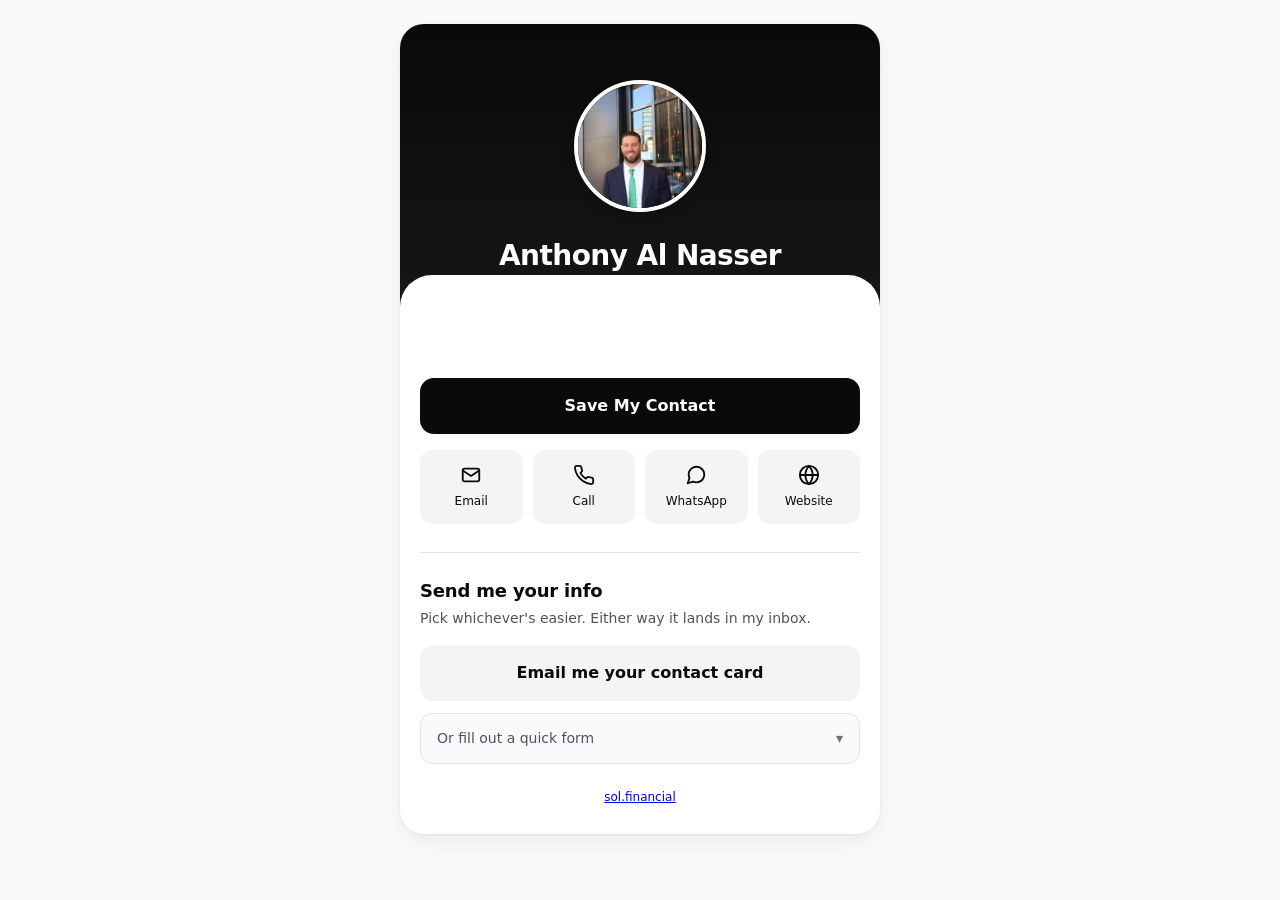
==== anthony/index.html @ 7a1ef486 "Initial team cards site" ====
<!doctype html>
<html lang="en">
<head>
<meta charset="utf-8">
<meta name="viewport" content="width=device-width, initial-scale=1, viewport-fit=cover">
<meta name="theme-color" content="#0a0a0a">
<title>Anthony Al Nasser · Sol Financial</title>
<meta property="og:title" content="Anthony Al Nasser — Founder & CEO at Sol Financial">
<meta property="og:type" content="profile">
<link rel="stylesheet" href="../style.css">
</head>
<body>
<main class="card">
  <header class="hero">
    <img class="photo" src="photo.jpg" alt="Anthony Al Nasser">
    <h1>Anthony Al Nasser</h1>
    <p class="title">Founder & CEO</p>
    <p class="org">Sol Financial</p>
  </header>

  <div class="body">
    <a class="btn primary" href="contact.vcf" download="anthony.vcf">
      Save My Contact
    </a>

    <div class="quick-actions">
      <a class="action" href="mailto:anthony@sol.financial" aria-label="Email">
        <svg viewBox="0 0 24 24"><rect x="3" y="5" width="18" height="14" rx="2"/><path d="m3 7 9 6 9-6"/></svg>
        <span>Email</span>
      </a>
      <a class="action" href="tel:+14088334093" aria-label="Call">
        <svg viewBox="0 0 24 24"><path d="M22 16.92v3a2 2 0 0 1-2.18 2 19.79 19.79 0 0 1-8.63-3.07 19.5 19.5 0 0 1-6-6 19.79 19.79 0 0 1-3.07-8.67A2 2 0 0 1 4.11 2h3a2 2 0 0 1 2 1.72c.13.96.37 1.9.72 2.81a2 2 0 0 1-.45 2.11L8.09 9.91a16 16 0 0 0 6 6l1.27-1.27a2 2 0 0 1 2.11-.45c.91.35 1.85.59 2.81.72a2 2 0 0 1 1.72 2z"/></svg>
        <span>Call</span>
      </a>
      <a class="action" href="https://wa.me/14088334093" aria-label="WhatsApp">
        <svg viewBox="0 0 24 24"><path d="M21 11.5a8.38 8.38 0 0 1-.9 3.8 8.5 8.5 0 0 1-7.6 4.7 8.38 8.38 0 0 1-3.8-.9L3 21l1.9-5.7a8.38 8.38 0 0 1-.9-3.8 8.5 8.5 0 0 1 4.7-7.6 8.38 8.38 0 0 1 3.8-.9h.5a8.48 8.48 0 0 1 8 8z"/></svg>
        <span>WhatsApp</span>
      </a>
      <a class="action" href="https://sol.financial" aria-label="Website">
        <svg viewBox="0 0 24 24"><circle cx="12" cy="12" r="10"/><path d="M2 12h20M12 2a15.3 15.3 0 0 1 4 10 15.3 15.3 0 0 1-4 10 15.3 15.3 0 0 1-4-10 15.3 15.3 0 0 1 4-10z"/></svg>
        <span>Website</span>
      </a>
    </div>

    <div class="divider"></div>

    <section class="exchange">
      <h2>Send me your info</h2>
      <p class="lede">Pick whichever's easier. Either way it lands in my inbox.</p>

      <div class="btn-group">
        <a class="btn secondary" href="mailto:anthony@sol.financial?subject=My%20contact%20for%20Anthony%20Al%20Nasser&body=Hi%21%20Sharing%20my%20contact%20with%20you.%0A%0AOn%20iOS%3A%20tap%20the%20%2B%20at%20the%20top%20right%20of%20this%20email%2C%20choose%20your%20name%20in%20Contacts%2C%20then%20send.%0A%0AOn%20Android%3A%20open%20Contacts%2C%20share%20your%20card%2C%20then%20attach%20to%20this%20email.">
          Email me your contact card
        </a>
      </div>

      <details class="form-toggle">
        <summary>Or fill out a quick form</summary>
        <form id="contact-form">
          <input name="name" placeholder="Your name" required autocomplete="name">
          <input name="email" type="email" placeholder="Your email" required autocomplete="email">
          <input name="phone" type="tel" placeholder="Phone (optional)" autocomplete="tel">
          <input name="company" placeholder="Company (optional)" autocomplete="organization">
          <textarea name="note" placeholder="Note (optional)"></textarea>
          <button type="submit" class="btn primary">Send</button>
        </form>
      </details>
    </section>

    <footer class="fineprint">
      <a href="https://sol.financial">sol.financial</a>
    </footer>
  </div>
</main>

<script>
(function() {
  var form = document.getElementById('contact-form');
  if (!form) return;
  form.addEventListener('submit', function(e) {
    e.preventDefault();
    var f = new FormData(form);
    var name = (f.get('name') || '').trim();
    var subject = 'New contact: ' + name;
    var lines = [
      'Name: ' + name,
      'Email: ' + (f.get('email') || ''),
      'Phone: ' + (f.get('phone') || ''),
      'Company: ' + (f.get('company') || ''),
      '',
      f.get('note') || ''
    ];
    var url = 'mailto:anthony@sol.financial?subject=' + encodeURIComponent(subject)
      + '&body=' + encodeURIComponent(lines.join('\n'));
    window.location.href = url;
  });
})();
</script>
</body>
</html>
---- style.css ----
:root {
  color-scheme: light;
  --bg: #fafafa;
  --surface: #ffffff;
  --ink: #0a0a0a;
  --muted: #52525b;
  --subtle: #71717a;
  --line: #e4e4e7;
  --accent: #0a0a0a;
  --accent-ink: #ffffff;
  --radius: 16px;
  --shadow: 0 1px 3px rgba(0,0,0,.06), 0 8px 24px rgba(0,0,0,.06);
}

* { box-sizing: border-box; }

html, body {
  margin: 0;
  padding: 0;
  background: var(--bg);
  color: var(--ink);
  font-family: -apple-system, BlinkMacSystemFont, "SF Pro Text", "Segoe UI", system-ui, sans-serif;
  -webkit-font-smoothing: antialiased;
  -moz-osx-font-smoothing: grayscale;
  font-size: 16px;
  line-height: 1.5;
}

body {
  min-height: 100vh;
  padding: 24px 16px 48px;
  padding: max(24px, env(safe-area-inset-top)) max(16px, env(safe-area-inset-right)) max(48px, env(safe-area-inset-bottom)) max(16px, env(safe-area-inset-left));
}

.card {
  max-width: 480px;
  margin: 0 auto;
  background: var(--surface);
  border-radius: 24px;
  box-shadow: var(--shadow);
  overflow: hidden;
}

.hero {
  position: relative;
  padding: 56px 24px 24px;
  text-align: center;
  background: linear-gradient(180deg, #0a0a0a 0%, #18181b 100%);
  color: #fff;
}
.hero::after {
  content: "";
  position: absolute;
  inset: auto 0 -1px 0;
  height: 80px;
  background: var(--surface);
  border-radius: 32px 32px 0 0;
}
.photo {
  width: 132px;
  height: 132px;
  border-radius: 50%;
  object-fit: cover;
  border: 4px solid #fff;
  position: relative;
  z-index: 1;
  box-shadow: 0 4px 12px rgba(0,0,0,.2);
}
.hero h1 {
  font-size: 28px;
  font-weight: 700;
  margin: 16px 0 4px;
  letter-spacing: -0.02em;
  position: relative;
  z-index: 1;
  color: #fff;
}
.hero .title {
  margin: 0;
  font-size: 15px;
  color: rgba(255,255,255,.75);
  position: relative;
  z-index: 1;
}
.hero .org {
  margin: 4px 0 0;
  font-size: 15px;
  font-weight: 600;
  color: #fff;
  position: relative;
  z-index: 1;
}

.body {
  padding: 24px 20px 28px;
}

.btn {
  display: flex;
  align-items: center;
  justify-content: center;
  gap: 10px;
  width: 100%;
  padding: 16px 20px;
  border-radius: 14px;
  font-size: 16px;
  font-weight: 600;
  text-decoration: none;
  border: none;
  cursor: pointer;
  transition: transform .1s ease, box-shadow .15s ease, background .15s ease;
}
.btn:active { transform: scale(.98); }
.btn.primary {
  background: var(--accent);
  color: var(--accent-ink);
}
.btn.primary:hover { background: #18181b; }
.btn.secondary {
  background: #f4f4f5;
  color: var(--ink);
}
.btn.secondary:hover { background: #e4e4e7; }

.quick-actions {
  display: grid;
  grid-template-columns: repeat(4, 1fr);
  gap: 10px;
  margin-top: 16px;
}
.action {
  display: flex;
  flex-direction: column;
  align-items: center;
  justify-content: center;
  gap: 6px;
  padding: 14px 4px;
  background: #f4f4f5;
  border-radius: 12px;
  text-decoration: none;
  color: var(--ink);
  font-size: 12px;
  font-weight: 500;
  transition: background .15s ease;
}
.action:hover { background: #e4e4e7; }
.action svg {
  width: 22px;
  height: 22px;
  stroke: var(--ink);
  stroke-width: 2;
  fill: none;
  stroke-linecap: round;
  stroke-linejoin: round;
}

.divider {
  height: 1px;
  background: var(--line);
  margin: 28px 0 24px;
}

.exchange h2 {
  font-size: 18px;
  font-weight: 700;
  margin: 0 0 4px;
  letter-spacing: -0.01em;
}
.exchange p.lede {
  margin: 0 0 16px;
  color: var(--muted);
  font-size: 14px;
}

.btn-group { display: flex; flex-direction: column; gap: 10px; }

details.form-toggle {
  margin-top: 12px;
  border-radius: 12px;
  background: #f9fafb;
  border: 1px solid var(--line);
  overflow: hidden;
}
details summary {
  cursor: pointer;
  padding: 14px 16px;
  font-size: 14px;
  font-weight: 500;
  color: var(--muted);
  list-style: none;
  user-select: none;
}
details summary::-webkit-details-marker { display: none; }
details summary::after {
  content: "▾";
  float: right;
  transition: transform .2s ease;
  color: var(--subtle);
}
details[open] summary::after { transform: rotate(180deg); }

.form-toggle form {
  padding: 0 16px 16px;
  display: flex;
  flex-direction: column;
  gap: 10px;
}
.form-toggle input,
.form-toggle textarea {
  width: 100%;
  padding: 12px 14px;
  font-size: 16px;
  border: 1px solid var(--line);
  border-radius: 10px;
  background: #fff;
  font-family: inherit;
  -webkit-appearance: none;
  appearance: none;
}
.form-toggle input:focus,
.form-toggle textarea:focus {
  outline: 2px solid var(--ink);
  outline-offset: -2px;
  border-color: transparent;
}
.form-toggle textarea {
  resize: vertical;
  min-height: 72px;
}
.form-toggle button {
  margin-top: 4px;
}

footer.fineprint {
  text-align: center;
  margin-top: 24px;
  font-size: 12px;
  color: var(--subtle);
}

/* Team directory */
.directory {
  max-width: 720px;
  margin: 0 auto;
}
.directory h1 {
  font-size: 28px;
  font-weight: 700;
  text-align: center;
  margin: 0 0 24px;
  letter-spacing: -0.02em;
}
.dir-grid {
  display: grid;
  grid-template-columns: repeat(auto-fit, minmax(180px, 1fr));
  gap: 12px;
}
.dir-link {
  display: flex;
  align-items: center;
  gap: 12px;
  padding: 12px;
  background: var(--surface);
  border-radius: 14px;
  text-decoration: none;
  color: var(--ink);
  box-shadow: var(--shadow);
  transition: transform .1s ease;
}
.dir-link:active { transform: scale(.98); }
.dir-link img {
  width: 48px;
  height: 48px;
  border-radius: 50%;
  object-fit: cover;
}
.dir-link .meta strong { display: block; font-weight: 600; font-size: 15px; }
.dir-link .meta span { display: block; font-size: 13px; color: var(--muted); }
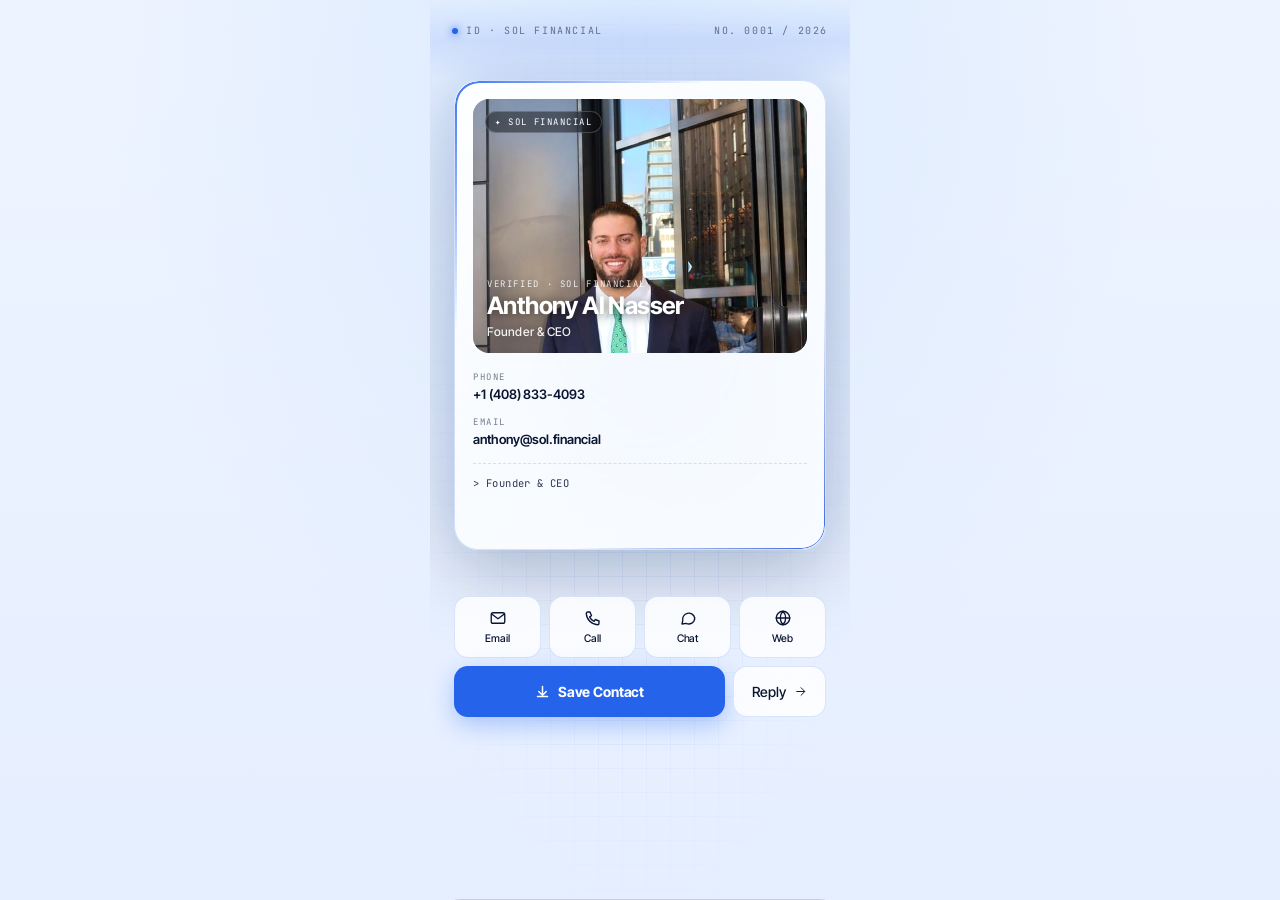
==== commit f34af084: "Implement Sky Blue HoloID design" ====
--- a/anthony/index.html
+++ b/anthony/index.html
@@ -3,96 +3,177 @@
 <head>
 <meta charset="utf-8">
 <meta name="viewport" content="width=device-width, initial-scale=1, viewport-fit=cover">
-<meta name="theme-color" content="#0a0a0a">
-<title>Anthony Al Nasser · Sol Financial</title>
+<meta name="theme-color" content="#e6efff">
+<title>Anthony Al Nasser — Sol Financial</title>
 <meta property="og:title" content="Anthony Al Nasser — Founder & CEO at Sol Financial">
 <meta property="og:type" content="profile">
+<link rel="preconnect" href="https://fonts.googleapis.com">
+<link rel="preconnect" href="https://fonts.gstatic.com" crossorigin>
+<link href="https://fonts.googleapis.com/css2?family=Inter+Tight:wght@300;400;500;600;700;800;900&family=JetBrains+Mono:wght@400;500;600&display=swap" rel="stylesheet">
 <link rel="stylesheet" href="../style.css">
 </head>
-<body>
-<main class="card">
-  <header class="hero">
-    <img class="photo" src="photo.jpg" alt="Anthony Al Nasser">
-    <h1>Anthony Al Nasser</h1>
-    <p class="title">Founder & CEO</p>
-    <p class="org">Sol Financial</p>
-  </header>
+<body class="holo">
+<main class="stage" data-name="Anthony Al Nasser" data-email="anthony@sol.financial" data-first="Anthony">
 
-  <div class="body">
-    <a class="btn primary" href="contact.vcf" download="anthony.vcf">
-      Save My Contact
+  <div class="bg-grid"></div>
+  <div class="bg-glow"></div>
+  <div class="scan-line"></div>
+
+  <div class="top-label">
+    <span class="top-left"><span class="dot"></span>ID · Sol Financial</span>
+    <span>NO. 0001 / 2026</span>
+  </div>
+
+  <div class="holo-card">
+    <div class="holo-edge"></div>
+    <div class="photo-window">
+      <img class="hero-photo" src="photo.jpg" alt="Anthony Al Nasser">
+      <div class="photo-overlay"></div>
+      <div class="photo-badge">✦ Sol Financial</div>
+      <div class="photo-bottom">
+        <div class="kicker">Verified · Sol Financial</div>
+        <div class="big-name">Anthony Al Nasser</div>
+        <div class="role">Founder & CEO</div>
+      </div>
+    </div>
+
+    <div class="data-block">
+      <div class="grid">
+        <div class="cell" style="grid-column: span 2">
+          <div class="cell-label">Phone</div>
+          <div class="cell-value">+1 (408) 833-4093</div>
+        </div>
+        <div class="cell" style="grid-column: span 2">
+          <div class="cell-label">Email</div>
+          <div class="cell-value">anthony@sol.financial</div>
+        </div>
+      </div>
+      <div class="tagline">&gt; Founder & CEO</div>
+    </div>
+  </div>
+
+  <div class="dock">
+    <button class="dock-btn" data-action="mail" type="button">
+      <svg viewBox="0 0 24 24"><rect x="3" y="5" width="18" height="14" rx="2.5"/><path d="m4 7 8 6 8-6"/></svg>
+      Email
+    </button>
+    <button class="dock-btn" data-action="call" type="button">
+      <svg viewBox="0 0 24 24"><path d="M5 4h3l2 5-2.5 1.5a11 11 0 0 0 6 6L15 14l5 2v3a2 2 0 0 1-2 2A16 16 0 0 1 3 6a2 2 0 0 1 2-2z"/></svg>
+      Call
+    </button>
+    <button class="dock-btn" data-action="whatsapp" type="button">
+      <svg viewBox="0 0 24 24"><path d="M21 12a8 8 0 0 1-11.6 7.1L4 20l1-4.5A8 8 0 1 1 21 12z"/></svg>
+      Chat
+    </button>
+    <button class="dock-btn" data-action="website" type="button">
+      <svg viewBox="0 0 24 24"><circle cx="12" cy="12" r="9"/><path d="M3 12h18M12 3a13 13 0 0 1 0 18M12 3a13 13 0 0 0 0 18"/></svg>
+      Web
+    </button>
+  </div>
+
+  <div class="cta-row">
+    <button class="save-btn" data-action="save" type="button">
+      <svg viewBox="0 0 24 24"><path d="M12 4v12"/><path d="m6 12 6 6 6-6"/><path d="M4 20h16"/></svg>
+      Save Contact
+    </button>
+    <button class="reply-btn" data-action="reply" type="button">
+      Reply
+      <svg viewBox="0 0 24 24"><path d="M5 12h14"/><path d="m13 5 7 7-7 7"/></svg>
+    </button>
+  </div>
+
+  <div class="sheet-backdrop" id="sheet-backdrop"></div>
+  <div class="sheet" id="sheet">
+    <div class="sheet-handle"></div>
+    <div class="sheet-kicker">↳ YOUR TURN</div>
+    <h2 class="sheet-title">Send me <span class="accent">your</span> info</h2>
+
+    <a class="sheet-mail-btn" href="mailto:anthony@sol.financial?subject=My%20contact%20for%20Anthony%20Al%20Nasser&body=Hi%20Anthony%2C%0A%0AI%20met%20you%20and%20wanted%20to%20share%20my%20contact%20info.%20I%27ve%20attached%20my%20contact%20card%20to%20this%20email%20%28tap%20the%20%2B%20button%20in%20Mail%20to%20attach%20yours%29.%0A%0ALooking%20forward%20to%20staying%20in%20touch.%0A%0A%E2%80%94%20">
+      <span><svg viewBox="0 0 24 24"><rect x="3" y="5" width="18" height="14" rx="2.5"/><path d="m4 7 8 6 8-6"/></svg> Email me your card</span>
+      <svg viewBox="0 0 24 24" class="arrow"><path d="M5 12h14"/><path d="m13 5 7 7-7 7"/></svg>
     </a>
 
-    <div class="quick-actions">
-      <a class="action" href="mailto:anthony@sol.financial" aria-label="Email">
-        <svg viewBox="0 0 24 24"><rect x="3" y="5" width="18" height="14" rx="2"/><path d="m3 7 9 6 9-6"/></svg>
-        <span>Email</span>
-      </a>
-      <a class="action" href="tel:+14088334093" aria-label="Call">
-        <svg viewBox="0 0 24 24"><path d="M22 16.92v3a2 2 0 0 1-2.18 2 19.79 19.79 0 0 1-8.63-3.07 19.5 19.5 0 0 1-6-6 19.79 19.79 0 0 1-3.07-8.67A2 2 0 0 1 4.11 2h3a2 2 0 0 1 2 1.72c.13.96.37 1.9.72 2.81a2 2 0 0 1-.45 2.11L8.09 9.91a16 16 0 0 0 6 6l1.27-1.27a2 2 0 0 1 2.11-.45c.91.35 1.85.59 2.81.72a2 2 0 0 1 1.72 2z"/></svg>
-        <span>Call</span>
-      </a>
-      <a class="action" href="https://wa.me/14088334093" aria-label="WhatsApp">
-        <svg viewBox="0 0 24 24"><path d="M21 11.5a8.38 8.38 0 0 1-.9 3.8 8.5 8.5 0 0 1-7.6 4.7 8.38 8.38 0 0 1-3.8-.9L3 21l1.9-5.7a8.38 8.38 0 0 1-.9-3.8 8.5 8.5 0 0 1 4.7-7.6 8.38 8.38 0 0 1 3.8-.9h.5a8.48 8.48 0 0 1 8 8z"/></svg>
-        <span>WhatsApp</span>
-      </a>
-      <a class="action" href="https://sol.financial" aria-label="Website">
-        <svg viewBox="0 0 24 24"><circle cx="12" cy="12" r="10"/><path d="M2 12h20M12 2a15.3 15.3 0 0 1 4 10 15.3 15.3 0 0 1-4 10 15.3 15.3 0 0 1-4-10 15.3 15.3 0 0 1 4-10z"/></svg>
-        <span>Website</span>
-      </a>
-    </div>
+    <div class="or">OR</div>
 
-    <div class="divider"></div>
+    <p class="autofill-hint">Tap a field, then tap <strong>AutoFill</strong> on your keyboard.</p>
 
-    <section class="exchange">
-      <h2>Send me your info</h2>
-      <p class="lede">Pick whichever's easier. Either way it lands in my inbox.</p>
-
-      <div class="btn-group">
-        <a class="btn secondary" href="mailto:anthony@sol.financial?subject=My%20contact%20for%20Anthony%20Al%20Nasser&body=Hi%21%20Sharing%20my%20contact%20with%20you.%0A%0AOn%20iOS%3A%20tap%20the%20%2B%20at%20the%20top%20right%20of%20this%20email%2C%20choose%20your%20name%20in%20Contacts%2C%20then%20send.%0A%0AOn%20Android%3A%20open%20Contacts%2C%20share%20your%20card%2C%20then%20attach%20to%20this%20email.">
-          Email me your contact card
-        </a>
+    <form id="contact-form" autocomplete="on">
+      <div class="row">
+        <input name="given-name" placeholder="First name" required autocomplete="given-name">
+        <input name="family-name" placeholder="Last name" required autocomplete="family-name">
       </div>
-
-      <details class="form-toggle">
-        <summary>Or fill out a quick form</summary>
-        <form id="contact-form">
-          <input name="name" placeholder="Your name" required autocomplete="name">
-          <input name="email" type="email" placeholder="Your email" required autocomplete="email">
-          <input name="phone" type="tel" placeholder="Phone (optional)" autocomplete="tel">
-          <input name="company" placeholder="Company (optional)" autocomplete="organization">
-          <textarea name="note" placeholder="Note (optional)"></textarea>
-          <button type="submit" class="btn primary">Send</button>
-        </form>
-      </details>
-    </section>
-
-    <footer class="fineprint">
-      <a href="https://sol.financial">sol.financial</a>
-    </footer>
+      <input name="email" type="email" placeholder="Your email" required autocomplete="email" inputmode="email">
+      <input name="phone" type="tel" placeholder="Phone (optional)" autocomplete="tel" inputmode="tel">
+      <input name="company" placeholder="Company (optional)" autocomplete="organization">
+      <textarea name="note" placeholder="Note (optional)" rows="2"></textarea>
+      <button type="submit" class="send-btn">
+        Send to Anthony
+        <svg viewBox="0 0 24 24"><path d="M5 12h14"/><path d="m13 5 7 7-7 7"/></svg>
+      </button>
+    </form>
   </div>
 </main>
 
 <script>
 (function() {
+  var stage = document.currentScript.previousElementSibling.querySelector ? document.currentScript.previousElementSibling : document.querySelector('.stage');
+  var EMAIL = 'anthony@sol.financial';
+  var FIRST = 'Anthony';
+
+  function downloadVCard() {
+    var lines = [
+      'BEGIN:VCARD','VERSION:3.0',
+      'N:Al Nasser;Anthony;;;',
+      'FN:Anthony Al Nasser',
+      'ORG:Sol Financial',
+      'TITLE:Founder & CEO',
+      'TEL;TYPE=CELL:+14088334093',
+      'EMAIL;TYPE=INTERNET:anthony@sol.financial',
+      'URL:https://sol.financial',
+      'END:VCARD'
+    ];
+    var blob = new Blob([lines.join('\r\n')], {type:'text/vcard'});
+    var url = URL.createObjectURL(blob);
+    var a = document.createElement('a');
+    a.href = url; a.download = 'anthony.vcf';
+    document.body.appendChild(a); a.click(); a.remove();
+    setTimeout(function(){URL.revokeObjectURL(url);}, 1000);
+  }
+
+  document.querySelectorAll('[data-action]').forEach(function(btn) {
+    btn.addEventListener('click', function() {
+      var k = btn.getAttribute('data-action');
+      if (k === 'save') downloadVCard();
+      else if (k === 'mail') location.href = 'mailto:' + EMAIL;
+      else if (k === 'call') location.href = 'tel:+14088334093';
+      else if (k === 'whatsapp') location.href = 'https://wa.me/14088334093';
+      else if (k === 'website') window.open('https://sol.financial', '_blank');
+      else if (k === 'reply') openSheet();
+    });
+  });
+
+  var sheet = document.getElementById('sheet');
+  var backdrop = document.getElementById('sheet-backdrop');
+  function openSheet() { sheet.classList.add('open'); backdrop.classList.add('open'); }
+  function closeSheet() { sheet.classList.remove('open'); backdrop.classList.remove('open'); }
+  backdrop.addEventListener('click', closeSheet);
+  document.querySelector('.sheet-handle').addEventListener('click', closeSheet);
+
   var form = document.getElementById('contact-form');
-  if (!form) return;
   form.addEventListener('submit', function(e) {
     e.preventDefault();
     var f = new FormData(form);
-    var name = (f.get('name') || '').trim();
-    var subject = 'New contact: ' + name;
-    var lines = [
+    var name = ((f.get('given-name')||'') + ' ' + (f.get('family-name')||'')).trim();
+    var subj = 'Intro from ' + (name || 'someone');
+    var body = [
       'Name: ' + name,
-      'Email: ' + (f.get('email') || ''),
-      'Phone: ' + (f.get('phone') || ''),
-      'Company: ' + (f.get('company') || ''),
+      'Email: ' + (f.get('email')||''),
+      'Phone: ' + (f.get('phone')||''),
+      'Company: ' + (f.get('company')||''),
       '',
-      f.get('note') || ''
-    ];
-    var url = 'mailto:anthony@sol.financial?subject=' + encodeURIComponent(subject)
-      + '&body=' + encodeURIComponent(lines.join('\n'));
-    window.location.href = url;
+      f.get('note')||''
+    ].join('\n');
+    location.href = 'mailto:' + EMAIL + '?subject=' + encodeURIComponent(subj) + '&body=' + encodeURIComponent(body);
   });
 })();
 </script>
--- a/style.css
+++ b/style.css
@@ -1,254 +1,377 @@
-:root {
-  color-scheme: light;
-  --bg: #fafafa;
-  --surface: #ffffff;
-  --ink: #0a0a0a;
-  --muted: #52525b;
-  --subtle: #71717a;
-  --line: #e4e4e7;
-  --accent: #0a0a0a;
-  --accent-ink: #ffffff;
-  --radius: 16px;
-  --shadow: 0 1px 3px rgba(0,0,0,.06), 0 8px 24px rgba(0,0,0,.06);
-}
+/* HoloID — Sky Blue. Static port of Claude Design "Mobile Business Card - Sky Blue". */
 
 * { box-sizing: border-box; }
-
-html, body {
-  margin: 0;
+html, body { margin: 0; padding: 0; }
+button, input, textarea { font: inherit; }
+
+body.holo {
+  min-height: 100vh;
+  background:
+    radial-gradient(ellipse at 50% 0%, #dbeafe, transparent 60%),
+    linear-gradient(180deg, #eef4ff, #e6efff);
+  font-family: 'Inter Tight', -apple-system, BlinkMacSystemFont, system-ui, sans-serif;
+  color: #0a1532;
+  -webkit-font-smoothing: antialiased;
+  display: flex; align-items: stretch; justify-content: center;
+}
+
+.stage {
+  position: relative;
+  width: 100%;
+  max-width: 420px;
+  min-height: 100vh;
+  min-height: 100dvh;
+  overflow: hidden;
   padding: 0;
-  background: var(--bg);
-  color: var(--ink);
-  font-family: -apple-system, BlinkMacSystemFont, "SF Pro Text", "Segoe UI", system-ui, sans-serif;
-  -webkit-font-smoothing: antialiased;
-  -moz-osx-font-smoothing: grayscale;
-  font-size: 16px;
-  line-height: 1.5;
-}
-
-body {
-  min-height: 100vh;
-  padding: 24px 16px 48px;
-  padding: max(24px, env(safe-area-inset-top)) max(16px, env(safe-area-inset-right)) max(48px, env(safe-area-inset-bottom)) max(16px, env(safe-area-inset-left));
-}
-
-.card {
-  max-width: 480px;
-  margin: 0 auto;
-  background: var(--surface);
+}
+
+/* Layered background ----------------------------------------------------- */
+.bg-grid {
+  position: absolute; inset: 0;
+  background-image:
+    linear-gradient(rgba(37,99,235,0.06) 1px, transparent 1px),
+    linear-gradient(90deg, rgba(37,99,235,0.06) 1px, transparent 1px);
+  background-size: 24px 24px;
+  -webkit-mask-image: radial-gradient(ellipse at 50% 50%, black 30%, transparent 80%);
+  mask-image: radial-gradient(ellipse at 50% 50%, black 30%, transparent 80%);
+  pointer-events: none;
+}
+.bg-glow {
+  position: absolute; top: 18%; left: 50%;
+  transform: translateX(-50%);
+  width: 320px; height: 380px; border-radius: 50%;
+  background: radial-gradient(circle, rgba(37,99,235,0.25), transparent 60%);
+  filter: blur(70px);
+  animation: holo-bob 5s ease-in-out infinite;
+  pointer-events: none;
+}
+.scan-line {
+  position: absolute; left: 0; right: 0; height: 80px;
+  background: linear-gradient(180deg, transparent, rgba(37,99,235,0.18), transparent);
+  animation: scan-line 6s linear infinite;
+  pointer-events: none;
+  opacity: 0.6;
+}
+
+@keyframes holo-bob {
+  0%, 100% { transform: translateX(-50%) translateY(0); }
+  50% { transform: translateX(-50%) translateY(-6px); }
+}
+@keyframes scan-line {
+  0% { transform: translateY(-100%); }
+  100% { transform: translateY(120vh); }
+}
+@keyframes pulse-dot {
+  0%, 100% { opacity: 1; }
+  50% { opacity: 0.45; }
+}
+@keyframes glow-pulse {
+  0%, 100% { box-shadow: 0 8px 24px rgba(37,99,235,0.32), 0 0 0 0 rgba(37,99,235,0); }
+  50%      { box-shadow: 0 8px 24px rgba(37,99,235,0.45), 0 0 0 8px rgba(37,99,235,0); }
+}
+@keyframes fade-up {
+  from { opacity: 0; transform: translateY(14px); }
+  to   { opacity: 1; transform: translateY(0); }
+}
+
+.top-label, .holo-card, .dock, .cta-row {
+  animation: fade-up 0.7s cubic-bezier(.2,.7,.3,1) backwards;
+}
+.top-label { animation-delay: 0.05s; }
+.holo-card { animation-delay: 0.15s; }
+.dock      { animation-delay: 0.30s; }
+.cta-row   { animation-delay: 0.40s; }
+
+/* Top status label ------------------------------------------------------- */
+.top-label {
+  position: absolute; top: 24px; left: 22px; right: 22px; z-index: 10;
+  display: flex; justify-content: space-between; align-items: center;
+  font-family: 'JetBrains Mono', ui-monospace, monospace;
+  font-size: 10px; letter-spacing: 0.16em; text-transform: uppercase;
+  color: rgba(10,21,50,0.55);
+}
+.top-label .top-left { display: flex; align-items: center; gap: 8px; }
+.top-label .dot {
+  width: 6px; height: 6px; border-radius: 50%;
+  background: #2563eb; box-shadow: 0 0 8px #2563eb;
+  animation: pulse-dot 1.5s ease-in-out infinite;
+}
+
+/* Holographic ID card ---------------------------------------------------- */
+.holo-card {
+  position: relative;
+  margin: 60px 24px 0;
+  height: 470px;
   border-radius: 24px;
-  box-shadow: var(--shadow);
+  background: linear-gradient(145deg, rgba(255,255,255,0.92), rgba(255,255,255,0.72));
+  border: 1px solid rgba(37,99,235,0.18);
+  backdrop-filter: blur(20px) saturate(1.4);
+  -webkit-backdrop-filter: blur(20px) saturate(1.4);
+  box-shadow:
+    0 30px 80px rgba(24,20,16,0.18),
+    0 0 60px rgba(37,99,235,0.16),
+    inset 0 1px 0 rgba(255,255,255,0.6);
   overflow: hidden;
-}
-
-.hero {
-  position: relative;
-  padding: 56px 24px 24px;
-  text-align: center;
-  background: linear-gradient(180deg, #0a0a0a 0%, #18181b 100%);
+  z-index: 5;
+}
+.holo-edge {
+  position: absolute; inset: 0; border-radius: 24px;
+  padding: 1.5px;
+  background: linear-gradient(135deg, #2563eb, transparent 30%, transparent 70%, #1d4ed8);
+  -webkit-mask: linear-gradient(#000,#000) content-box, linear-gradient(#000,#000);
+  -webkit-mask-composite: xor; mask-composite: exclude;
+  pointer-events: none; opacity: 0.9;
+}
+
+.photo-window {
+  position: absolute; top: 18px; left: 18px; right: 18px; height: 254px;
+  border-radius: 16px; overflow: hidden;
+  background: #f0ece2;
+  box-shadow: inset 0 0 0 1px rgba(37,99,235,0.18);
+}
+.hero-photo {
+  width: 100%; height: 100%; object-fit: cover; object-position: center 30%;
+  filter: saturate(1) contrast(1.05);
+  display: block;
+}
+.photo-overlay {
+  position: absolute; inset: 0;
+  background: linear-gradient(180deg, transparent 55%, rgba(255,255,255,0));
+  pointer-events: none;
+}
+.photo-badge {
+  position: absolute; top: 12px; left: 12px;
+  font-family: 'JetBrains Mono', ui-monospace, monospace;
+  font-size: 9px; letter-spacing: 0.16em; text-transform: uppercase;
+  color: #fff; padding: 4px 9px;
+  background: rgba(0,0,0,0.45);
+  backdrop-filter: blur(10px);
+  border: 1px solid rgba(255,255,255,0.2);
+  border-radius: 999px;
+}
+.photo-bottom {
+  position: absolute; bottom: 14px; left: 14px; right: 14px;
+  color: #fff; text-shadow: 0 1px 12px rgba(0,0,0,0.6);
+}
+.photo-bottom .kicker {
+  font-family: 'JetBrains Mono', ui-monospace, monospace;
+  font-size: 9px; letter-spacing: 0.18em; text-transform: uppercase;
+  opacity: 0.85; margin-bottom: 4px;
+}
+.photo-bottom .big-name {
+  font-weight: 700; font-size: 24px; line-height: 1; letter-spacing: -0.025em;
+}
+.photo-bottom .role {
+  margin-top: 6px; font-size: 12px; font-weight: 500;
+  letter-spacing: 0.01em; opacity: 0.92;
+}
+
+/* Lower data block */
+.data-block {
+  position: absolute; left: 18px; right: 18px; top: 290px;
+}
+.data-block .grid {
+  display: grid; grid-template-columns: 1fr 1fr; gap: 14px;
+}
+.cell-label {
+  font-family: 'JetBrains Mono', ui-monospace, monospace;
+  font-size: 9px; letter-spacing: 0.18em; text-transform: uppercase;
+  color: rgba(10,21,50,0.55); margin-bottom: 3px;
+}
+.cell-value {
+  font-size: 13px; font-weight: 600; letter-spacing: -0.005em;
+  word-break: break-word;
+}
+.tagline {
+  margin-top: 16px; padding: 12px 0;
+  border-top: 1px dashed rgba(10,21,50,0.14);
+  font-family: 'JetBrains Mono', ui-monospace, monospace;
+  font-size: 10.5px; letter-spacing: 0.04em;
+  opacity: 0.85; line-height: 1.4;
+}
+
+/* Action dock ------------------------------------------------------------ */
+.dock {
+  position: absolute; left: 24px; right: 24px;
+  top: 596px;
+  display: grid; grid-template-columns: repeat(4, 1fr); gap: 8px;
+  z-index: 10;
+}
+.dock-btn {
+  padding: 12px 0; border-radius: 14px;
+  background: rgba(255,255,255,0.82);
+  border: 1px solid rgba(37,99,235,0.16);
+  color: #0a1532; cursor: pointer;
+  display: flex; flex-direction: column; align-items: center; gap: 5px;
+  backdrop-filter: blur(14px); -webkit-backdrop-filter: blur(14px);
+  font-size: 10.5px; font-weight: 500; letter-spacing: -0.005em;
+  transition: transform .18s cubic-bezier(.2,.7,.3,1), filter .18s;
+}
+.dock-btn:active { transform: scale(0.96); filter: brightness(0.95); }
+.dock-btn svg {
+  width: 18px; height: 18px;
+  fill: none; stroke: currentColor; stroke-width: 1.8;
+  stroke-linecap: round; stroke-linejoin: round;
+  display: block;
+}
+
+/* Save + Reply CTA row --------------------------------------------------- */
+.cta-row {
+  position: absolute; left: 24px; right: 24px;
+  top: 666px;
+  display: flex; gap: 8px;
+  z-index: 10;
+}
+.save-btn {
+  flex: 1; padding: 16px; border-radius: 14px; border: none;
+  background: #2563eb; color: #fff; cursor: pointer;
+  font-size: 14px; font-weight: 700; letter-spacing: -0.01em;
+  display: flex; align-items: center; justify-content: center; gap: 8px;
+  box-shadow: 0 8px 24px rgba(37,99,235,0.32);
+  animation: glow-pulse 2.6s ease-in-out infinite;
+  transition: transform .18s cubic-bezier(.2,.7,.3,1);
+}
+.save-btn:active { transform: scale(0.97); }
+.save-btn svg {
+  width: 15px; height: 15px;
+  fill: none; stroke: currentColor; stroke-width: 2.4;
+  stroke-linecap: round; stroke-linejoin: round;
+}
+.reply-btn {
+  padding: 16px 18px; border-radius: 14px;
+  background: rgba(255,255,255,0.82);
+  border: 1px solid rgba(37,99,235,0.16);
+  color: #0a1532; cursor: pointer;
+  font-size: 14px; font-weight: 500;
+  display: flex; align-items: center; gap: 8px;
+  backdrop-filter: blur(14px); -webkit-backdrop-filter: blur(14px);
+  transition: transform .18s cubic-bezier(.2,.7,.3,1);
+}
+.reply-btn:active { transform: scale(0.97); }
+.reply-btn svg {
+  width: 13px; height: 13px;
+  fill: none; stroke: currentColor; stroke-width: 1.8;
+  stroke-linecap: round; stroke-linejoin: round;
+}
+
+/* Reply sheet ------------------------------------------------------------ */
+.sheet-backdrop {
+  position: absolute; inset: 0; z-index: 20;
+  background: rgba(0,0,0,0); pointer-events: none;
+  transition: background .3s, backdrop-filter .3s;
+}
+.sheet-backdrop.open {
+  background: rgba(0,0,0,0.5);
+  backdrop-filter: blur(8px); -webkit-backdrop-filter: blur(8px);
+  pointer-events: auto;
+}
+.sheet {
+  position: absolute; left: 0; right: 0; bottom: 0; z-index: 21;
+  transform: translateY(100%);
+  transition: transform .45s cubic-bezier(.2,.8,.2,1);
+  background: rgba(20,20,28,0.85);
+  backdrop-filter: blur(40px) saturate(1.5);
+  -webkit-backdrop-filter: blur(40px) saturate(1.5);
+  border-top-left-radius: 32px; border-top-right-radius: 32px;
+  padding: 14px 22px 28px;
+  border: 1px solid rgba(255,255,255,0.12);
   color: #fff;
-}
-.hero::after {
-  content: "";
-  position: absolute;
-  inset: auto 0 -1px 0;
-  height: 80px;
-  background: var(--surface);
-  border-radius: 32px 32px 0 0;
-}
-.photo {
-  width: 132px;
-  height: 132px;
-  border-radius: 50%;
-  object-fit: cover;
-  border: 4px solid #fff;
-  position: relative;
-  z-index: 1;
-  box-shadow: 0 4px 12px rgba(0,0,0,.2);
-}
-.hero h1 {
-  font-size: 28px;
-  font-weight: 700;
-  margin: 16px 0 4px;
-  letter-spacing: -0.02em;
-  position: relative;
-  z-index: 1;
-  color: #fff;
-}
-.hero .title {
-  margin: 0;
-  font-size: 15px;
-  color: rgba(255,255,255,.75);
-  position: relative;
-  z-index: 1;
-}
-.hero .org {
-  margin: 4px 0 0;
-  font-size: 15px;
-  font-weight: 600;
-  color: #fff;
-  position: relative;
-  z-index: 1;
-}
-
-.body {
-  padding: 24px 20px 28px;
-}
-
-.btn {
-  display: flex;
-  align-items: center;
-  justify-content: center;
-  gap: 10px;
-  width: 100%;
-  padding: 16px 20px;
-  border-radius: 14px;
-  font-size: 16px;
-  font-weight: 600;
-  text-decoration: none;
-  border: none;
-  cursor: pointer;
-  transition: transform .1s ease, box-shadow .15s ease, background .15s ease;
-}
-.btn:active { transform: scale(.98); }
-.btn.primary {
-  background: var(--accent);
-  color: var(--accent-ink);
-}
-.btn.primary:hover { background: #18181b; }
-.btn.secondary {
-  background: #f4f4f5;
-  color: var(--ink);
-}
-.btn.secondary:hover { background: #e4e4e7; }
-
-.quick-actions {
-  display: grid;
-  grid-template-columns: repeat(4, 1fr);
-  gap: 10px;
-  margin-top: 16px;
-}
-.action {
-  display: flex;
-  flex-direction: column;
-  align-items: center;
-  justify-content: center;
-  gap: 6px;
-  padding: 14px 4px;
-  background: #f4f4f5;
-  border-radius: 12px;
-  text-decoration: none;
-  color: var(--ink);
-  font-size: 12px;
-  font-weight: 500;
-  transition: background .15s ease;
-}
-.action:hover { background: #e4e4e7; }
-.action svg {
-  width: 22px;
-  height: 22px;
-  stroke: var(--ink);
-  stroke-width: 2;
-  fill: none;
-  stroke-linecap: round;
-  stroke-linejoin: round;
-}
-
-.divider {
-  height: 1px;
-  background: var(--line);
-  margin: 28px 0 24px;
-}
-
-.exchange h2 {
-  font-size: 18px;
-  font-weight: 700;
-  margin: 0 0 4px;
-  letter-spacing: -0.01em;
-}
-.exchange p.lede {
-  margin: 0 0 16px;
-  color: var(--muted);
-  font-size: 14px;
-}
-
-.btn-group { display: flex; flex-direction: column; gap: 10px; }
-
-details.form-toggle {
-  margin-top: 12px;
-  border-radius: 12px;
-  background: #f9fafb;
-  border: 1px solid var(--line);
-  overflow: hidden;
-}
-details summary {
-  cursor: pointer;
-  padding: 14px 16px;
-  font-size: 14px;
-  font-weight: 500;
-  color: var(--muted);
-  list-style: none;
-  user-select: none;
-}
-details summary::-webkit-details-marker { display: none; }
-details summary::after {
-  content: "▾";
-  float: right;
-  transition: transform .2s ease;
-  color: var(--subtle);
-}
-details[open] summary::after { transform: rotate(180deg); }
-
-.form-toggle form {
-  padding: 0 16px 16px;
-  display: flex;
-  flex-direction: column;
-  gap: 10px;
-}
-.form-toggle input,
-.form-toggle textarea {
-  width: 100%;
-  padding: 12px 14px;
-  font-size: 16px;
-  border: 1px solid var(--line);
+  max-height: 86vh;
+  overflow-y: auto;
+}
+.sheet.open { transform: translateY(0); }
+.sheet-handle {
+  width: 40px; height: 4px; border-radius: 999px;
+  background: rgba(255,255,255,0.3);
+  margin: 0 auto 18px; cursor: pointer;
+}
+.sheet-kicker {
+  font-size: 11px; font-weight: 600; letter-spacing: 0.18em;
+  opacity: 0.7; margin-bottom: 6px; text-transform: uppercase;
+}
+.sheet-title {
+  font-weight: 700; font-size: 28px; line-height: 1; letter-spacing: -0.025em;
+  margin: 0 0 14px;
+}
+.sheet-title .accent { color: #2563eb; }
+
+.sheet-mail-btn {
+  display: flex; align-items: center; justify-content: space-between;
+  width: 100%; padding: 14px; border-radius: 14px;
+  background: rgba(255,255,255,0.08);
+  border: 1px solid rgba(255,255,255,0.12);
+  color: #fff; text-decoration: none;
+  font-size: 14px; font-weight: 500; margin-bottom: 14px;
+  transition: background .15s ease, transform .18s cubic-bezier(.2,.7,.3,1);
+}
+.sheet-mail-btn:active { transform: scale(0.97); background: rgba(255,255,255,0.14); }
+.sheet-mail-btn span { display: flex; align-items: center; gap: 10px; }
+.sheet-mail-btn svg {
+  width: 15px; height: 15px;
+  fill: none; stroke: currentColor; stroke-width: 1.6;
+  stroke-linecap: round; stroke-linejoin: round;
+}
+.sheet-mail-btn .arrow { width: 14px; height: 14px; }
+
+.or {
+  text-align: center; font-size: 11px; opacity: 0.5; margin-bottom: 14px;
+  letter-spacing: 0.16em;
+}
+
+.autofill-hint {
+  margin: 0 0 12px; padding: 9px 12px;
+  background: rgba(37,99,235,0.16);
+  border: 1px solid rgba(37,99,235,0.28);
   border-radius: 10px;
-  background: #fff;
-  font-family: inherit;
-  -webkit-appearance: none;
-  appearance: none;
-}
-.form-toggle input:focus,
-.form-toggle textarea:focus {
-  outline: 2px solid var(--ink);
-  outline-offset: -2px;
-  border-color: transparent;
-}
-.form-toggle textarea {
-  resize: vertical;
-  min-height: 72px;
-}
-.form-toggle button {
-  margin-top: 4px;
-}
-
-footer.fineprint {
-  text-align: center;
-  margin-top: 24px;
-  font-size: 12px;
-  color: var(--subtle);
-}
-
-/* Team directory */
+  font-size: 12px; line-height: 1.4;
+  color: rgba(255,255,255,0.92);
+}
+.autofill-hint strong { color: #fff; }
+
+#contact-form { display: grid; gap: 8px; }
+#contact-form .row {
+  display: grid; grid-template-columns: 1fr 1fr; gap: 8px;
+}
+#contact-form input,
+#contact-form textarea {
+  width: 100%; padding: 13px 14px;
+  background: rgba(255,255,255,0.06);
+  border: 1px solid rgba(255,255,255,0.1);
+  border-radius: 12px; color: #fff;
+  font-size: 14px; outline: none;
+  -webkit-appearance: none; appearance: none;
+}
+#contact-form input::placeholder,
+#contact-form textarea::placeholder { color: rgba(255,255,255,0.45); }
+#contact-form input:focus,
+#contact-form textarea:focus {
+  border-color: rgba(37,99,235,0.6);
+  background: rgba(255,255,255,0.08);
+}
+#contact-form textarea { resize: vertical; min-height: 60px; font-family: inherit; }
+
+.send-btn {
+  padding: 15px; border-radius: 12px; border: none;
+  background: #2563eb; color: #fff; cursor: pointer;
+  font-size: 14px; font-weight: 600; margin-top: 4px;
+  display: flex; align-items: center; justify-content: center; gap: 8px;
+  transition: transform .18s cubic-bezier(.2,.7,.3,1);
+}
+.send-btn:active { transform: scale(0.97); }
+.send-btn svg {
+  width: 14px; height: 14px;
+  fill: none; stroke: currentColor; stroke-width: 2;
+  stroke-linecap: round; stroke-linejoin: round;
+}
+
+/* Team directory --------------------------------------------------------- */
 .directory {
-  max-width: 720px;
-  margin: 0 auto;
+  max-width: 720px; margin: 0 auto;
+  padding: 32px 16px 48px;
 }
 .directory h1 {
-  font-size: 28px;
-  font-weight: 700;
-  text-align: center;
-  margin: 0 0 24px;
-  letter-spacing: -0.02em;
+  font-size: 28px; font-weight: 700; text-align: center;
+  margin: 0 0 24px; letter-spacing: -0.02em;
 }
 .dir-grid {
   display: grid;
@@ -256,23 +379,31 @@
   gap: 12px;
 }
 .dir-link {
-  display: flex;
-  align-items: center;
-  gap: 12px;
+  display: flex; align-items: center; gap: 12px;
   padding: 12px;
-  background: var(--surface);
+  background: rgba(255,255,255,0.92);
+  border: 1px solid rgba(37,99,235,0.16);
   border-radius: 14px;
-  text-decoration: none;
-  color: var(--ink);
-  box-shadow: var(--shadow);
+  text-decoration: none; color: #0a1532;
+  box-shadow: 0 1px 3px rgba(0,0,0,.06), 0 8px 24px rgba(0,0,0,.06);
   transition: transform .1s ease;
 }
 .dir-link:active { transform: scale(.98); }
 .dir-link img {
-  width: 48px;
-  height: 48px;
-  border-radius: 50%;
-  object-fit: cover;
+  width: 48px; height: 48px; border-radius: 50%; object-fit: cover;
 }
 .dir-link .meta strong { display: block; font-weight: 600; font-size: 15px; }
-.dir-link .meta span { display: block; font-size: 13px; color: var(--muted); }
+.dir-link .meta span { display: block; font-size: 13px; color: rgba(10,21,50,0.55); }
+
+/* Tighter layout on shorter screens (e.g., older iPhone SE 568h) --------- */
+@media (max-height: 720px) {
+  .top-label { top: 16px; }
+  .holo-card { margin-top: 48px; height: 420px; }
+  .photo-window { height: 220px; }
+  .data-block { top: 256px; }
+  .dock { top: auto; bottom: 92px; }
+  .cta-row { top: auto; bottom: 24px; }
+}
+@media (min-height: 860px) {
+  .holo-card { margin-top: 80px; }
+}
